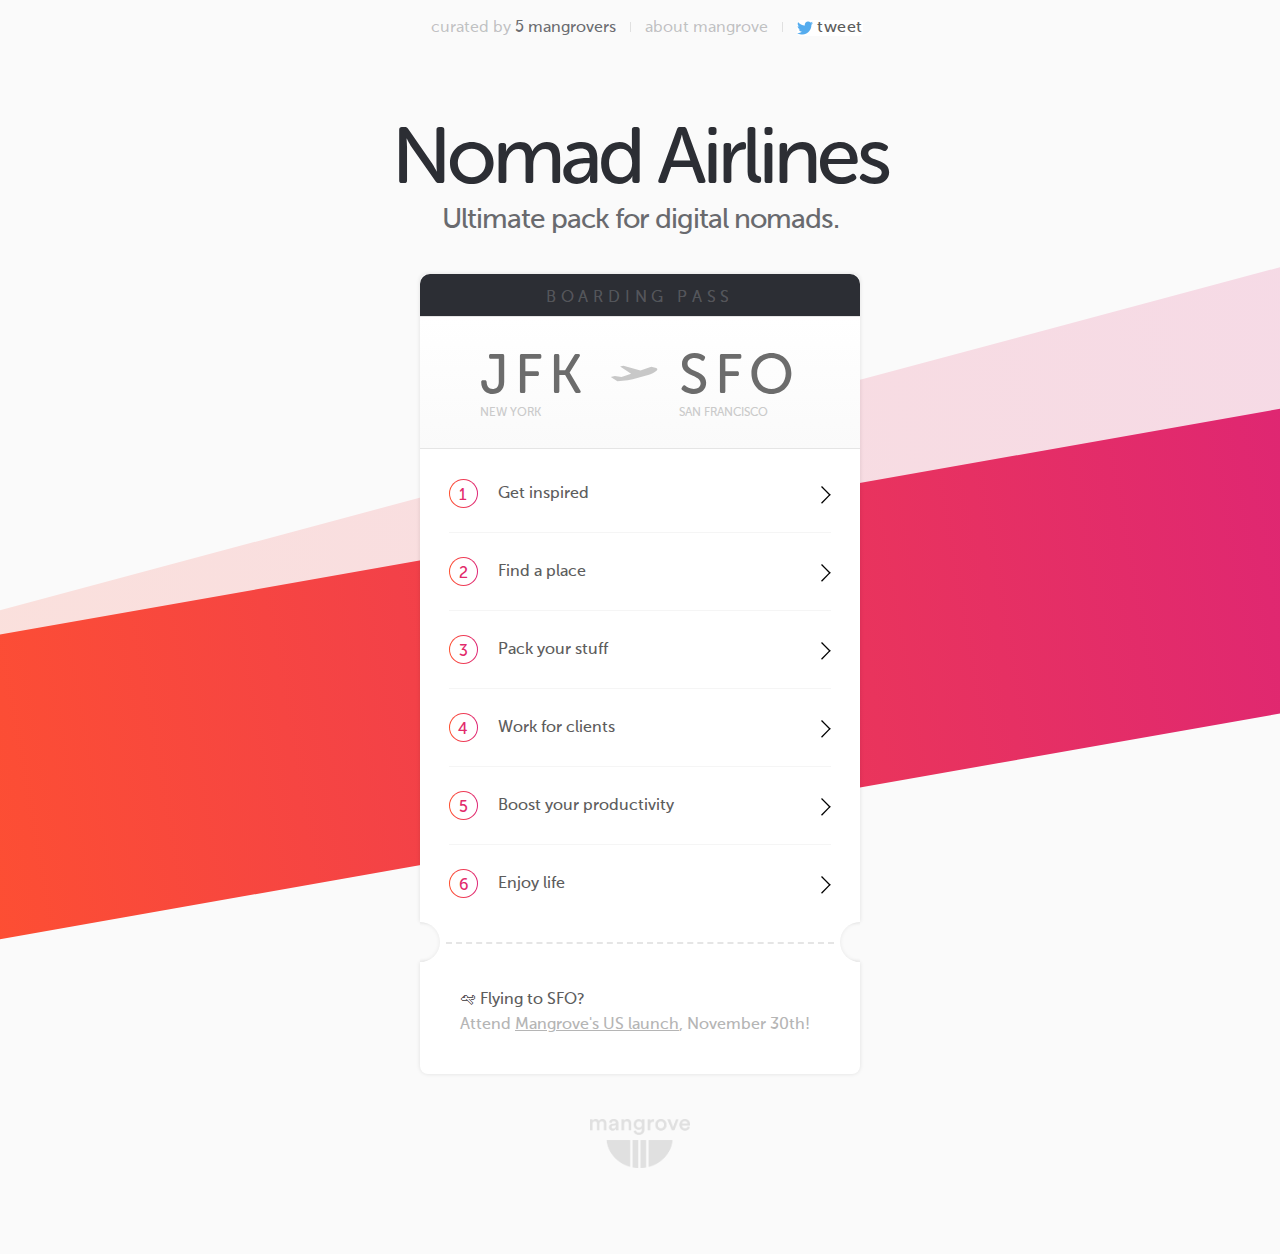
==== index.html @ 2ec19990 "design card ok" ====
<!DOCTYPE html>
<html lang="en">
<head>
  <link rel="icon" type="image/png" href="icon.png">
  <meta charset="utf-8">
  <meta http-equiv="X-UA-Compatible" content="IE=edge,chrome=1">
  <title>Nomad Airlines</title>
  <meta name="viewport" content="width=device-width">
  <link rel="stylesheet" href="index.css">
  <link rel="stylesheet" href="popover.css">
  <meta property="og:title" content="Nomad Airlines">
  <meta property="og:description" content="Ultimate pack for digital nomads">
  <meta property="og:image" content="http://nomadairlines.com/assets/nomadairlines-screenshot.jpg">
  <meta property="og:url" content="http://nomadairlines.com">
</head>
<body>
  <section id="main">
    <nav>
    <span id="js-curators-toggle" >
      <a href="#">
        curated by <span>5 mangrovers</span>
        </a>
      <ul class='popover' id="curators" style="display: none;">
        <li>
          <a href="http://twitter.com/mxbraud" target='_blank'>
            <img src='https://twitter.com/mxbraud/profile_image??size=original' />
            <span>@mxbraud</span>
          </a>
        </li>
        <li>
          <a href="http://twitter.com/adrienjoly" target='_blank'>
            <img src='https://twitter.com/adrienjoly/profile_image?size=original' />
            <span>@adrienjoly</span>
          </a>
        </li>
        <li>
          <a href="http://twitter.com/olivierthms" target='_blank'>
            <img src='https://twitter.com/olivierthms/profile_image?size=original' />
            <span>@olivierthms</span>
          </a>
        </li>
        <li>
          <a href="http://twitter.com/whenyouzhang" target='_blank'>
            <img src='https://twitter.com/whenyouzhang/profile_image?size=original' />
            <span>@whenyou</span>
          </a>
        </li>
        <li>
          <a href="http://twitter.com/tchret" target='_blank'>
            <img src='https://twitter.com/tchret/profile_image?size=original' />
            <span>@tchret</span>
          </a>
        </li>
      </ul>
      </span>
      <div><hr /></div>
      <a id='aboutmg' href="http://meetmangrove.com" target='_blank'>about mangrove</a>
      <div><hr /></div>
      <div id="social">
        <a id="btn-tweet" target="_blank" href="https://twitter.com/intent/tweet?text=Wow!+I+just+found+the+ultimate+pack+for+%23digitalnomads!+Fasten+your+seatbelts%3A+www.nomadairlines.com+-+Operated+by+%40meetmangrove+✈️&oq=Wow!+I+just+found+the+ultimate+pack+for+%23digitalnomads!+Fasten+your+seatbelts%3A+nomadairlines.com+-+Operated+by+%40meetmangrove+✈️">tweet</a>
        <a id="btn-vote" target="_blank" href="https://www.google.com/search?q=Nomad+Airlines+producthunt" style="display: none;">vote</a>
      </div>
    </nav>
    <header>
      <h1 class='header-title'>Nomad Airlines</h1>
      <h2 class='header-tagline'>Ultimate pack for digital nomads.</h2>
    </header>
    <div class='card-wrapper'>
      <div class="home-article-wrapper">
        <article id="home">
          <div class="card card-top">
            <h3 class='title-home'>Boarding pass</h3>
            <div class="Line first-line"></div>

            <div class="flight">
              <div class="third">
                <p class="airport">JFK</p>
                <p class="city">NEW YORK</p>
              </div>
              <div class="third">
                <p class="plane"></p>
              </div>
              <div class="third">
                <p class="airport">SFO</p>
                <p class="city">SAN FRANCISCO</p>
              </div>
            </div>
            <div class="Line last-line"></div>

            <div class="menu">
              <ol>
                <a href="get-inspired/">
                  <li ><span><i>1</i></span>Get inspired</li>
                </a>
                <a href="find-a-place/">
                  <li><span><i>2</i></span>Find a place</li>
                </a>
                <a href="pack-your-stuff/">
                  <li><span><i>3</i></span>Pack your stuff</li>
                </a>
                <a href="work-for-clients/">
                  <li><span><i>4</i></span>Work for clients</li>
                </a>
                <a href="boost-your-productivity/">
                  <li><span><i>5</i></span>Boost your productivity</li>
                </a>
                <a href="enjoy-life/">
                  <li><span><i>6</i></span>Enjoy life</li>
                </a>
              </ol>
            </div>
          </div>
          <div class="main-article-separator">
            <div class="separator-left"></div>
            <div class="separator-right"></div>
            <div class="separator-line"></div>
          </div>
          <div class="card card-bottom announcement">
            <p class="announcement-title">🛩 Flying to SFO?</p>
            <p class="announcement-text">Attend <a href="https://www.eventbrite.com/e/the-end-of-work-as-we-know-it-mangrove-launch-event-tickets-29393256020">Mangrove's US launch</a>, November 30th!</p>
          </div>

        </article>
      </div>
    </div>

    <footer>
      <a class="logo" href="http://meetmangrove.com/" title="Mangrove"></a>
    </footer>
  </section>
  <script src="common.js"></script>
  <script src="index.js"></script>
  <script src="https://ajax.googleapis.com/ajax/libs/jquery/3.1.1/jquery.min.js"></script>
  <script src="navigation.js"></script>

</body>
</html>
---- index.css ----
html,
body,
div,
span,
applet,
object,
iframe,
h1,
h2,
h3,
h4,
h5,
h6,
p,
blockquote,
pre,
a,
abbr,
acronym,
address,
big,
cite,
code,
del,
dfn,
em,
img,
ins,
kbd,
q,
s,
samp,
small,
strike,
strong,
sub,
sup,
tt,
var,
dl,
dt,
dd,
ol,
ul,
li,
fieldset,
form,
label,
legend,
table,
caption,
tbody,
tfoot,
thead,
tr,
th,
td {
  margin: 0;
  padding: 0;
  border: 0;
  outline: 0;
  font-weight: inherit;
  font-style: inherit;
  font-family: inherit;
  font-size: 100%;
  vertical-align: baseline;
}
body {
  line-height: 1;
  color: #2C2E34;
  background: #fff;
  margin: 0;
  width: 100%;
  zoom: 1;
  font-size: 18px;
  font-family: MuseoSans;
}
ol,
ul {
  list-style: none;
}
table {
  border-collapse: separate;
  border-spacing: 0;
  vertical-align: middle;
}
caption,
th,
td {
  text-align: left;
  font-weight: normal;
  vertical-align: middle;
}
a img {
  border: none;
}

body * {
  -webkit-box-sizing: border-box;
  -moz-box-sizing: border-box;
  box-sizing: border-box;
}
body:before,
body:after {
  content: "";
  display: table;
}
body:after {
  clear: both;
}
/* end of css reset */

@font-face {
    font-family: MuseoSans;
    src: url(fonts/museo-sans-500.woff);
}

@font-face {
    font-family: MuseoSansRounded;
    src: url(fonts/MuseoSansRounded-500.otf);
}

/* common elements */

body {
  position: absolute;
  width: 100%;
  height: 100%;
  zoom: 2;
  -moz-transform: scale(2);
  -moz-transform-origin: 0 0;
}

section {
  background: #FAFAFA;
}

/* header and footer */

header {
  padding: 30px 0;
  padding-bottom: 10px;
}

.header-title {
  font-family: MuseoSansRounded;
  font-size: 40px;
  font-weight: 500;
  font-style: normal;
  font-stretch: normal;
  letter-spacing: -2px;
  text-align: center;
}

.header-tagline {
  text-align: center;
  font-size: 14px;
  letter-spacing: -0.5px;
  text-align: center;
  opacity: .7;
  margin-top: 5px;
}

footer {
  height: 80px;
}

.logo {
  display: block;
  width: 50px;
  opacity: .1;
  height: 50px;
  background-image: url(assets/mangrove_logo.png);
  background-repeat: no-repeat;
  background-size: contain;
  background-position: 50% 50%;
  transition: opacity .15s linear;
}

.logo:hover {
  opacity: .13;
}

/* page navigation header */

nav {
  font-size: 8px;
  display: table;
}

nav hr {
  margin: 0;
  border: 0;
  width: 0.5px;
  height: 5px;
  background: black;
  opacity: .1;
}

nav > * {
  display: table-cell;
}

nav > a, nav > span > a {
  padding: 10px 7px;
  color: rgba(44, 46, 52, 0.28);
  cursor: pointer;
  text-decoration: none;
}

nav > a:hover {
  color: rgba(44, 46, 52, 0.4);
}

nav span {
  color: rgba(44, 46, 52, .7);
}

#social {
  padding-left: 7px;
}

#social > * {
  font-family: MuseoSans;
  font-size: 8px;
  font-weight: 500;
  font-style: normal;
  font-stretch: normal;
  letter-spacing: 0.3px;
  color: #5d5d5d;
  background-size: 8px;
  background-repeat: no-repeat;
  background-position: left center;
  padding-left: 10px;
  border-radius: 2px;
  background-color: #ffffff;
  text-decoration: none;
}

#btn-tweet {
  background-image: url(assets/icon-twitter.png);
}

#btn-vote {
  background-image: url(assets/icon-producthunt.png);
}

/* page background */

.card-wrapper {
  width: 100%;
  position: relative;
  overflow: hidden;

  /* avoid to cut shadows 🌝 */
  padding: 10px 0;
}

.card-wrapper:after, .card-wrapper:before {
  z-index: 0;
  height: 50px;
  width: 120%;
  position: absolute;
  content: '';
  background-image: linear-gradient(-270deg, #FF512F 0%, #DD2476 100%);
  top: 0;
  height: 150px;
  bottom: 0;
  margin: auto;
  transform: rotate(-10deg);
  left: -10%;
}

.card-wrapper:before {
  opacity: .15;
  transform: rotate(-15deg);
  top: -80px;
}

/* main content structure */

#main {
  width: 100%;
  min-height: 100%;
  display: flex;
  flex-direction: column;
  align-items: center;
  justify-content: center;
}

article {
  position: relative;
  flex: 0;
}

.card {
  position: relative;
  z-index: 1;
  margin: auto;
  width: 100%;
  max-width: 220px;
  border-radius: 4px;
  background-color: #ffffff;
  box-shadow: 0 0 2px 0 rgba(0, 0, 0, 0.11);
}

h3 {
  padding-top: 20px;
  font-family: MuseoSans;
  font-size: 12px;
  font-weight: 500;
  font-style: normal;
  font-stretch: normal;
  letter-spacing: 2.4px;
  color: #20d8d1;
  text-align: center;
  text-transform: uppercase;
}

h3.title-home {
  padding-top: 8px;
  padding-bottom: 5px;
  background: #2c2e34;
  font-size: 8px;
  color: rgba(255, 255, 255, 0.21);
  border-radius: 5px 5px 0 0;
  opacity: 1;
}

.Line {
  width: 100%;
  border-top: solid 0.5px #e5e5e5;
  margin: 16px 0;
}

.Line.first-line {
  margin-top: 0;
  margin: 0;
}

.Line.last-line {
  margin-bottom: 5px;
  margin: 0;
}

/* home: structure for adding holes in article card */

.home-article-wrapper {
  position: relative;
  background: none;
}

.home-article-wrapper > article {
  padding: -20px;
  background: none;
}

.home-article-wrapper > article > *{
  background: white;
}

.card-top {
  border-bottom: 0 none;
  border-radius: 4px 4px 0px 0px;
}

.card-bottom {
  border-top: 0 none;
  border-radius: 0px 0px 4px 4px;
}

.main-article-separator {
  position: relative;
  top: 0px;
  overflow: hidden;
  margin: 0 auto;
  width: 220px;
  height: 20px;
  background: transparent !important;
  z-index: 2;
}

.separator-left,
.separator-right {
  box-shadow: 0 0 0 120px white, 0px 0 2px 0px rgba(0, 0, 0, 0.08) inset;
  height: 20px;
  width: 20px;
  border-radius: 10px;
  top: 0px;
  position: absolute;
  background: transparent;
}

.separator-left {
  left: -10px;
}

.separator-right {
  right: -10px;
}

.separator-line {
  position: relative;
  width: 88%;
  margin: 0 auto;
  top: 10px;
  border-top: 1px dashed #e5e5e5;
}

/* home: flight section */

.flight {
  display: flex;
  flex-direction: row;
  text-align: left;
  align-items: center;
  background: linear-gradient(white, #FAFAFA);
  padding: 15px 30px;
}

.third {
  flex: 1 100%;
}

.third > * {
  width: 100%;
  margin: 0 auto;
}

.airport {
  font-family: MuseoSansRounded;
  font-size: 27.5px;
  font-weight: 500;
  font-style: normal;
  font-stretch: normal;
  letter-spacing: 3px;
  color: #6c6c6c;
}

.plane {
  background-image: url(assets/plane.svg);
  background-repeat: no-repeat;
  background-size: contain;
  background-position: 50% 20%;
  width: 24px;
  height: 24px;
}

.city {
  font-family: MuseoSansRounded;
  font-size: 6px;
  font-weight: 500;
  font-style: normal;
  font-stretch: normal;
  color: #cacaca;
  margin-top: 2px;
}

/* home: announcement */

.announcement {
  padding: 20px;
  padding-top: 15px;
}

.announcement-title {
  font-family: MuseoSans;
  font-size: 8px;
  font-weight: 500;
  font-style: normal;
  font-stretch: normal;
  color: #5d5d5d;
  margin-bottom: 5px;
}

.announcement-text {
  font-family: MuseoSans;
  font-size: 7.8px;
  font-weight: 500;
  font-style: normal;
  font-stretch: normal;
  color: #b5b5b5;
}

.announcement a {
  color: inherit;
}

/* home: menu */

.menu {
  margin: 0 auto;
  width: 87%;
}

.Checklist-before-dep {
  font-family: MuseoSans;
  font-size: 9px;
  font-weight: 500;
  font-style: normal;
  font-stretch: normal;
  color: #20d9d2;
  text-align: center;
  line-height: 20px;
  margin-bottom: 10px;
}

ol {
  counter-reset: my-badass-counter;
  margin-top: 3px;
}

ol li span {
  display: inline-block;
  font-family: MuseoSansRounded;
  font-size: 10px;
  font-weight: 500;
  font-style: normal;
  font-stretch: normal;
  color: #34dccf;
  background: linear-gradient(-270deg, #FF512F 0%, #DD2476 100%);
  width: 14.5px;
  height: 14.5px;
  border-radius: 14.5px;
  text-align: center;
  line-height: 15.5px;
  letter-spacing: 0;
  margin-right: 10px;
  position: relative;
  vertical-align: middle;
}

i {
  font-style: normal !important;

}

ol li span i {
  position: absolute;
  left: 0;
  right: 0;
  top: 0;
  bottom: 0;
  background: white;
  color: #e22b6b;
  font-size: 8px;
  border-radius: 50%;
  margin: 0.5px;
  line-height: 15px;
}

ol li.visited {
  color: #bbbbbb;
}

ol li.visited:hover {
  color: #5d5d5d;
}

ol li.visited span {
  background: #e4e4e4 !important;
}

ol li.visited span i {
  color: #bbbbbb;
}

ol a {
  text-decoration: none;
}

ol li {
  width: 100%;
  padding: 12px 0;
  font-family: MuseoSans;
  font-size: 8px;
  font-weight: 500;
  font-style: normal;
  font-stretch: normal;
  color: #5d5d5d;
  border-bottom: solid 0.5px #f5f5f5;
  background-image: url('assets/right.svg');
  background-repeat: no-repeat;
  background-position: right 15px;
  background-size: 5px;
}

ol li:hover {
  background-image: url('assets/right_darken.svg');
}

ol > *:last-child li {
  border: 0 none;
}

/* secondary pages */

.lnk-back {
  display: block;
  position: absolute;
  top: 20px;
  left: 24px;
  width: 10px;
  height: 10px;
  background-image: url(assets/right.svg);
  background-size: contain;
  background-position: 50% 50%;
  background-repeat: no-repeat;
  -webkit-transform: rotate(180deg);
  -moz-transform: rotate(180deg);
  -ms-transform: rotate(180deg);
  -o-transform: rotate(180deg);
  transform: rotate(180deg);
}

ul {
  padding-bottom: 20px;
}

ul > li {
  position: relative;
  margin-top: 20px;
  padding-left: 30px;
}

ul > li a {
  text-decoration: none;
}

ul > li a:hover {
  text-decoration: underline;
  color: inherit;
}

ul > li a.menu-item-tweep:hover {
  text-decoration: none;
}

.menu-item-img {
  position: absolute;
  top: 0;
  left: 0;
  width: 20px;
  height: 20px;
  background-position: 50% 50%;
  background-size: cover;
  background-repeat: no-repeat;
  border-radius: 10px;
}

.menu-item-title {
  font-family: MuseoSans;
  font-size: 8px;
  font-weight: 500;
  font-style: normal;
  font-stretch: normal;
  color: #5d5d5d;
  margin-bottom: 4.5px;
}

.menu-item-desc {
  font-family: ElectraLTStd, 'Times New Roman', Times, serif;
  font-size: 8px;
  font-weight: normal;
  font-style: normal;
  font-stretch: normal;
  color: #6c6c6c;
}

.menu-item-tweep {
  display: block;
  text-align: right;
  font-family: MuseoSans;
  font-size: 6px;
  font-weight: 500;
  font-style: normal;
  font-stretch: normal;
  color: #bfbfbf;
  margin-top: 2.5px;
}

@media (max-width: 900px) {
  header {
    zoom: 0.7;
    -moz-transform: scale(0.5);
    -moz-transform-origin: 0 0;
  }
}
---- popover.css ----
.popover {
  background: white;
  position: absolute;
  user-select: none;
  left: 0;
  right: 0;
  background: white;
  max-width: 200px;
  text-align: center;
  margin: auto;
  box-shadow: rgba(72,72,72,0.29804) 0px 6px 20px,rgba(84,70,35,0.13725) 0px 1px 3px,rgba(0,0,0,0.07843) 0px 0px 1px;
  border-radius: 5px;
  z-index: 999;
  transform: translateX(-56px) translateY(10px);
  padding: 0;
  text-align: center:;
}

.popover:before {
  content: '';
  position: absolute;
  top: 6px;
  left: 0;
  right: 0;
  width: 50px;
  clip: rect(-17px, 6px, 6px, -25px);
  box-shadow: rgba(72,72,72,0) 0px 6px 20px,rgba(84,70,35,0.13725) 0px 1px 3px,rgba(0,0,0,0.07843) 0px 0px 1px;
  height: 50px;
  background: white;
  margin: auto;
  -webkit-transform: rotate(45deg);
  transform: rotate(45deg);
}

.popover li {
  position: relative;
  display: inline-block;
  margin: 0;
  padding: 15px 5px;
  width: 32%;
  text-align: center;
}

.popover li:nth-last-child(-n+2) {
  padding-top: 0;
}

.popover li img {
  width: 30px;
  height: 30px;
  background-color: #FAFAFA;
  border-radius: 50%;
  margin-bottom: 3px;
}

.popover li a {
  font-weight: 300;
}

.popover li a span {
  color: rgba(0, 0, 0, .4 );
  width: 100%;
  text-align: center;
  display: inline-block;
}

.popover li a:hover {
  text-decoration: none;
}

.popover li a:hover span {
  color: rgba(0, 0, 0, .8);
}

@media (max-width: 600px) {
  .popover {
    max-width: 90%;
    width: 100%;
    transform: translateX(0) translateY(10px);
    display: block !important;
    position: relative;
    background: none;
    box-shadow: none;
  }

  .popover:before {
    content: none;
  }

  .popover li {
    padding: 0 5px;
    width: 10%;
  }

  .popover li img {
    width: 15px;
    height: 15px;
    background-color: #FAFAFA;
    border-radius: 50%;
    margin-bottom: 0;

  }

  .popover li a span {
    display: none;
  }

  #aboutmg, #social {
    display: none
  }

  nav {
    text-align: center;
    padding-top: 10px;
    width: 100%;
  }

  nav hr {
    display: none;
  }
}
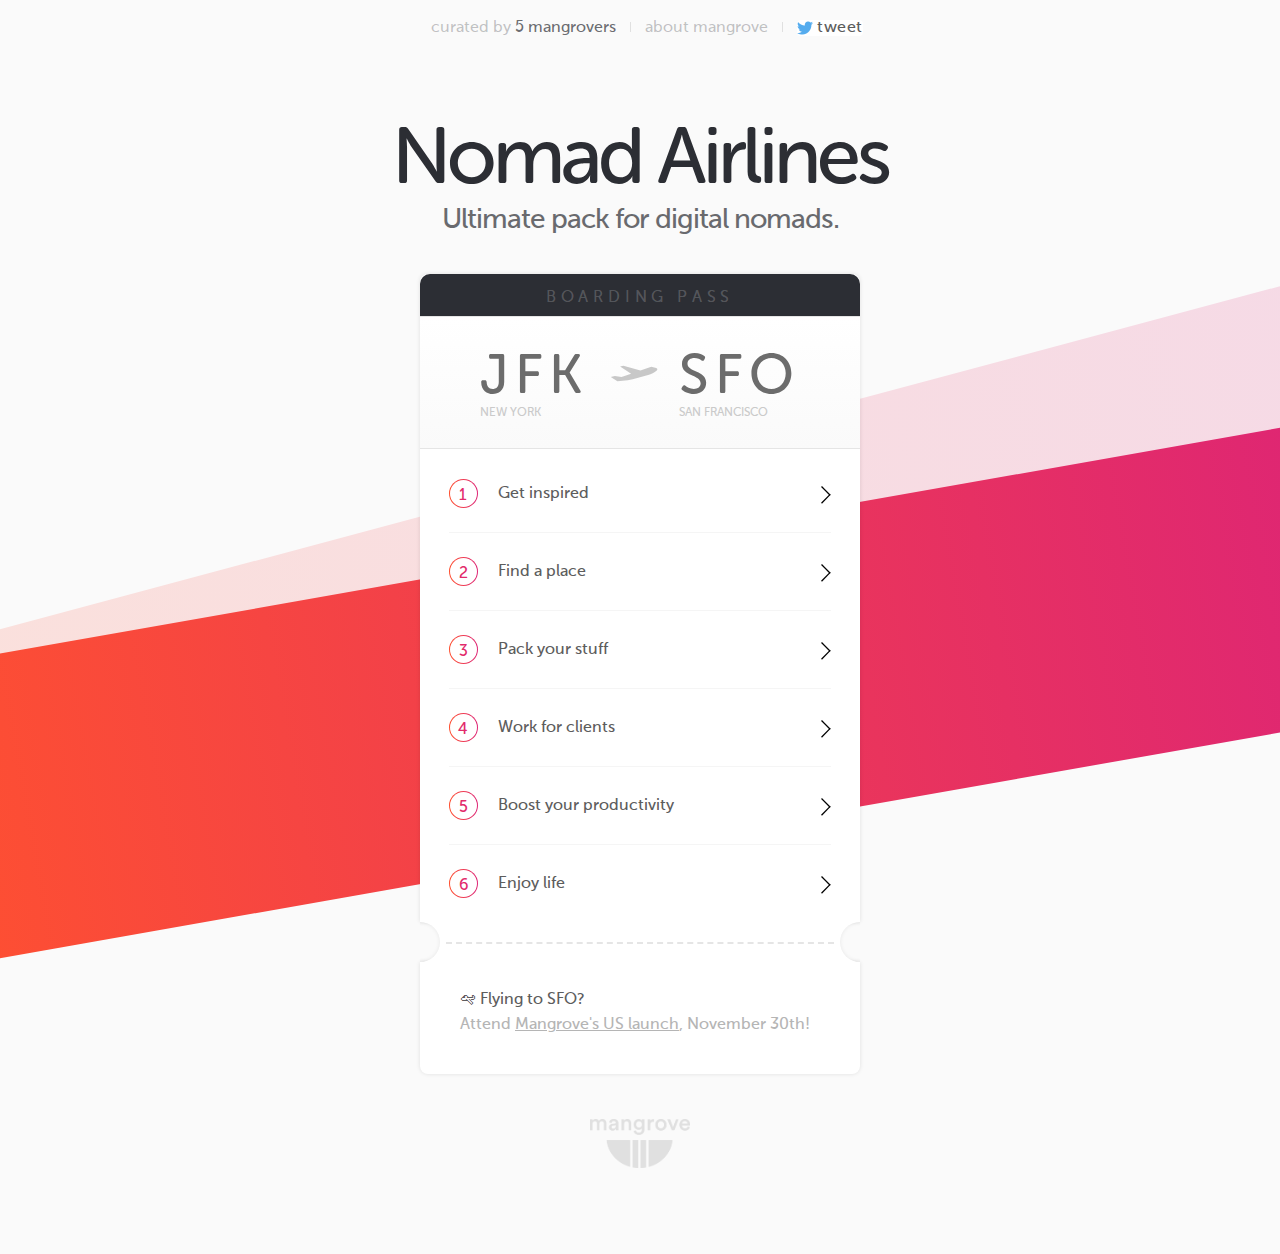
==== commit ebe51d5a: "navigation first draft" ====
--- a/index.html
+++ b/index.html
@@ -66,6 +66,8 @@
       <h2 class='header-tagline'>Ultimate pack for digital nomads.</h2>
     </header>
     <div class='card-wrapper'>
+      <div class='card-wrapper-background'>
+      </div>
       <div class="home-article-wrapper">
         <article id="home">
           <div class="card card-top">
@@ -89,22 +91,22 @@
 
             <div class="menu">
               <ol>
-                <a href="get-inspired/">
+                <a href="get-inspired/" id="get-inspired">
                   <li ><span><i>1</i></span>Get inspired</li>
                 </a>
-                <a href="find-a-place/">
+                <a href="find-a-place/" id="find-a-place">
                   <li><span><i>2</i></span>Find a place</li>
                 </a>
-                <a href="pack-your-stuff/">
+                <a href="pack-your-stuff/" id="pack-your-stuff">
                   <li><span><i>3</i></span>Pack your stuff</li>
                 </a>
-                <a href="work-for-clients/">
+                <a href="work-for-clients/" id="work-for-clients">
                   <li><span><i>4</i></span>Work for clients</li>
                 </a>
-                <a href="boost-your-productivity/">
+                <a href="boost-your-productivity/" id="boost-your-productivity">
                   <li><span><i>5</i></span>Boost your productivity</li>
                 </a>
-                <a href="enjoy-life/">
+                <a href="enjoy-life/" id="enjoy-life">
                   <li><span><i>6</i></span>Enjoy life</li>
                 </a>
               </ol>
--- a/index.css
+++ b/index.css
@@ -256,7 +256,15 @@
   padding: 10px 0;
 }
 
-.card-wrapper:after, .card-wrapper:before {
+.card-wrapper-background {
+  position: absolute;
+  left: 0;
+  right: 0;
+  height: 100%;
+  max-height: 419px;
+}
+
+.card-wrapper-background:after, .card-wrapper-background:before {
   z-index: 0;
   height: 50px;
   width: 120%;
@@ -271,7 +279,7 @@
   left: -10%;
 }
 
-.card-wrapper:before {
+.card-wrapper-background:before {
   opacity: .15;
   transform: rotate(-15deg);
   top: -80px;
@@ -627,6 +635,11 @@
   text-decoration: none;
 }
 
+ol a.is-open li {
+  background-image: url(assets/down.svg);
+  background-size: 10px;
+}
+
 ul > li a:hover {
   text-decoration: underline;
   color: inherit;
@@ -664,6 +677,8 @@
   font-weight: normal;
   font-style: normal;
   font-stretch: normal;
+  line-height: 1.3;
+      opacity: .7;
   color: #6c6c6c;
 }
 
@@ -686,3 +701,12 @@
     -moz-transform-origin: 0 0;
   }
 }
+
+.menu-item-content li {
+  background: none;
+  padding-top: 0;
+}
+
+.menu-item-content li:hover {
+  background: none;
+}
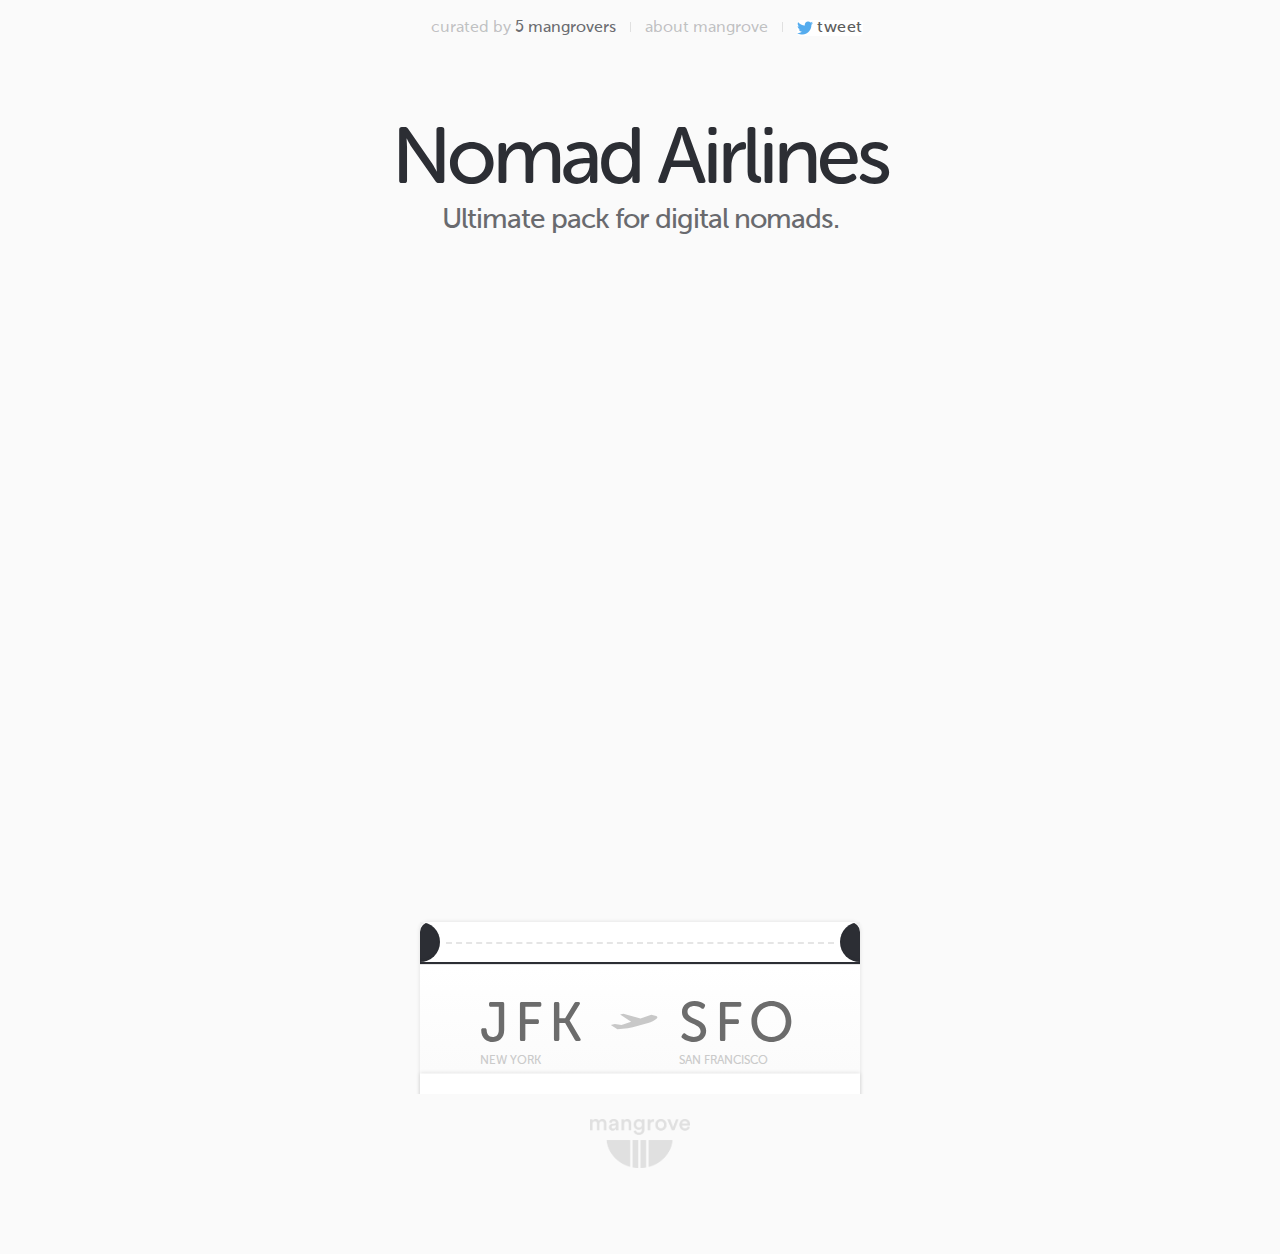
==== commit 69adc846: "animation first draft" ====
--- a/index.html
+++ b/index.html
@@ -66,7 +66,9 @@
       <h2 class='header-tagline'>Ultimate pack for digital nomads.</h2>
     </header>
     <div class='card-wrapper'>
-      <div class='card-wrapper-background'>
+      <div class='card-wrapper-background has-section'>
+        <div></div>
+        <div></div>
       </div>
       <div class="home-article-wrapper">
         <article id="home">
--- a/index.css
+++ b/index.css
@@ -264,7 +264,7 @@
   max-height: 419px;
 }
 
-.card-wrapper-background:after, .card-wrapper-background:before {
+.card-wrapper-background div {
   z-index: 0;
   height: 50px;
   width: 120%;
@@ -275,14 +275,33 @@
   height: 150px;
   bottom: 0;
   margin: auto;
-  transform: rotate(-10deg);
+  transform: rotate(0) translateY(100%);
   left: -10%;
-}
-
-.card-wrapper-background:before {
-  opacity: .15;
-  transform: rotate(-15deg);
+  display: block;
+  opacity: 0;
+  animation: enterBlock1 1s ease forwards;
+}
+
+.card-wrapper-background div:last-child {
+  opacity: 0;
   top: -80px;
+  transform: rotate(0) translateY(100%);
+  animation: enterBlock2 1s ease forwards;
+  animation-delay: .2s;
+}
+
+@keyframes enterBlock1 {
+  to {
+    opacity: 1;
+    transform: rotate(-10deg) translateY(0);
+  }
+}
+
+@keyframes enterBlock2 {
+  to {
+    opacity: .15;
+    transform: rotate(-15deg) translateY(0);
+  }
 }
 
 /* main content structure */
@@ -310,6 +329,14 @@
   border-radius: 4px;
   background-color: #ffffff;
   box-shadow: 0 0 2px 0 rgba(0, 0, 0, 0.11);
+  animation: enterCard 1s ease forwards;
+  transform: translateY(100%);
+}
+
+@keyframes enterCard {
+  to {
+    transform: translateY(0);
+  }
 }
 
 h3 {
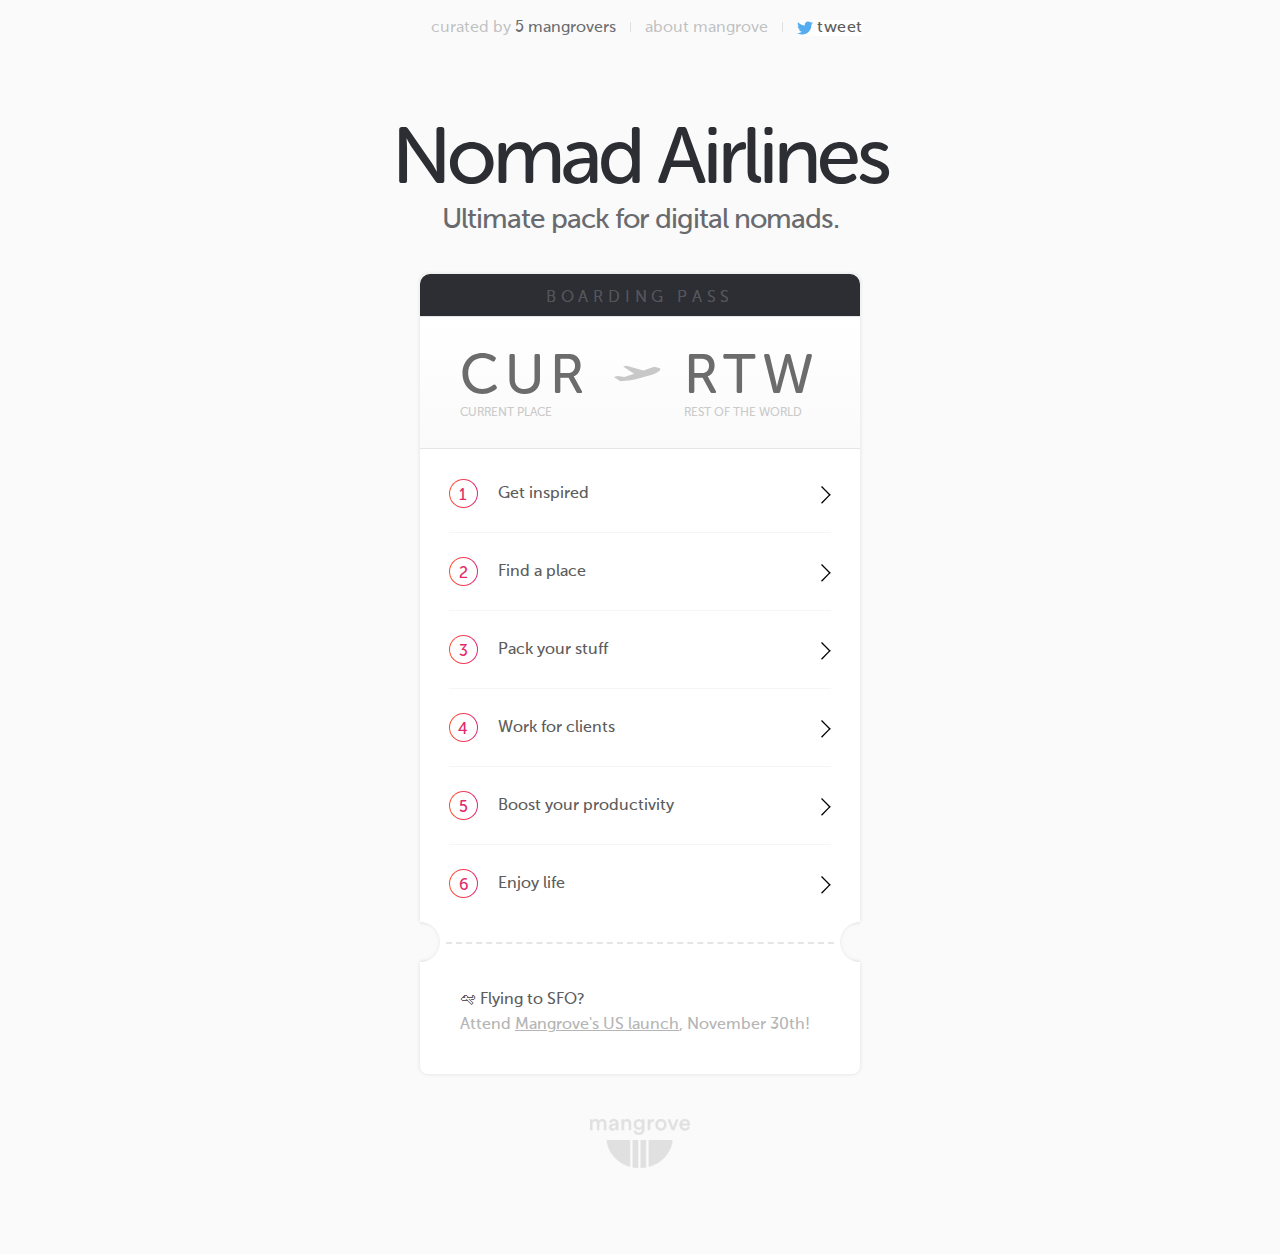
==== commit ebca79e1: "fix firefo" ====
--- a/index.html
+++ b/index.html
@@ -78,15 +78,15 @@
 
             <div class="flight">
               <div class="third">
-                <p class="airport">JFK</p>
-                <p class="city">NEW YORK</p>
+                <p class="airport">CUR</p>
+                <p class="city">Current Place</p>
               </div>
               <div class="third">
                 <p class="plane"></p>
               </div>
               <div class="third">
-                <p class="airport">SFO</p>
-                <p class="city">SAN FRANCISCO</p>
+                <p class="airport">RTW</p>
+                <p class="city">Rest of the World</p>
               </div>
             </div>
             <div class="Line last-line"></div>
--- a/index.css
+++ b/index.css
@@ -127,8 +127,6 @@
   width: 100%;
   height: 100%;
   zoom: 2;
-  -moz-transform: scale(2);
-  -moz-transform-origin: 0 0;
 }
 
 section {
@@ -275,17 +273,19 @@
   height: 150px;
   bottom: 0;
   margin: auto;
-  transform: rotate(0) translateY(100%);
+  transform: rotate(0) translateY(100%) ;
   left: -10%;
   display: block;
   opacity: 0;
   animation: enterBlock1 1s ease forwards;
+  animation-delay: .1s;
+
 }
 
 .card-wrapper-background div:last-child {
   opacity: 0;
   top: -80px;
-  transform: rotate(0) translateY(100%);
+  transform: rotate(0) translateY(100%) scale(.8);
   animation: enterBlock2 1s ease forwards;
   animation-delay: .2s;
 }
@@ -293,14 +293,14 @@
 @keyframes enterBlock1 {
   to {
     opacity: 1;
-    transform: rotate(-10deg) translateY(0);
+    transform: rotate(-10deg) translateY(0) ;
   }
 }
 
 @keyframes enterBlock2 {
   to {
     opacity: .15;
-    transform: rotate(-15deg) translateY(0);
+    transform: rotate(-15deg) translateY(0) scale(1);
   }
 }
 
@@ -329,15 +329,8 @@
   border-radius: 4px;
   background-color: #ffffff;
   box-shadow: 0 0 2px 0 rgba(0, 0, 0, 0.11);
-  animation: enterCard 1s ease forwards;
-  transform: translateY(100%);
-}
-
-@keyframes enterCard {
-  to {
-    transform: translateY(0);
-  }
-}
+}
+
 
 h3 {
   padding-top: 20px;
@@ -450,7 +443,7 @@
   text-align: left;
   align-items: center;
   background: linear-gradient(white, #FAFAFA);
-  padding: 15px 30px;
+  padding: 15px 20px;
 }
 
 .third {
@@ -488,6 +481,7 @@
   font-style: normal;
   font-stretch: normal;
   color: #cacaca;
+  text-transform: uppercase;
   margin-top: 2px;
 }
 
@@ -729,6 +723,11 @@
   }
 }
 
+.menu-item-content.is-loading {
+  background: #ffffff;
+  height: 500px;
+}
+
 .menu-item-content li {
   background: none;
   padding-top: 0;
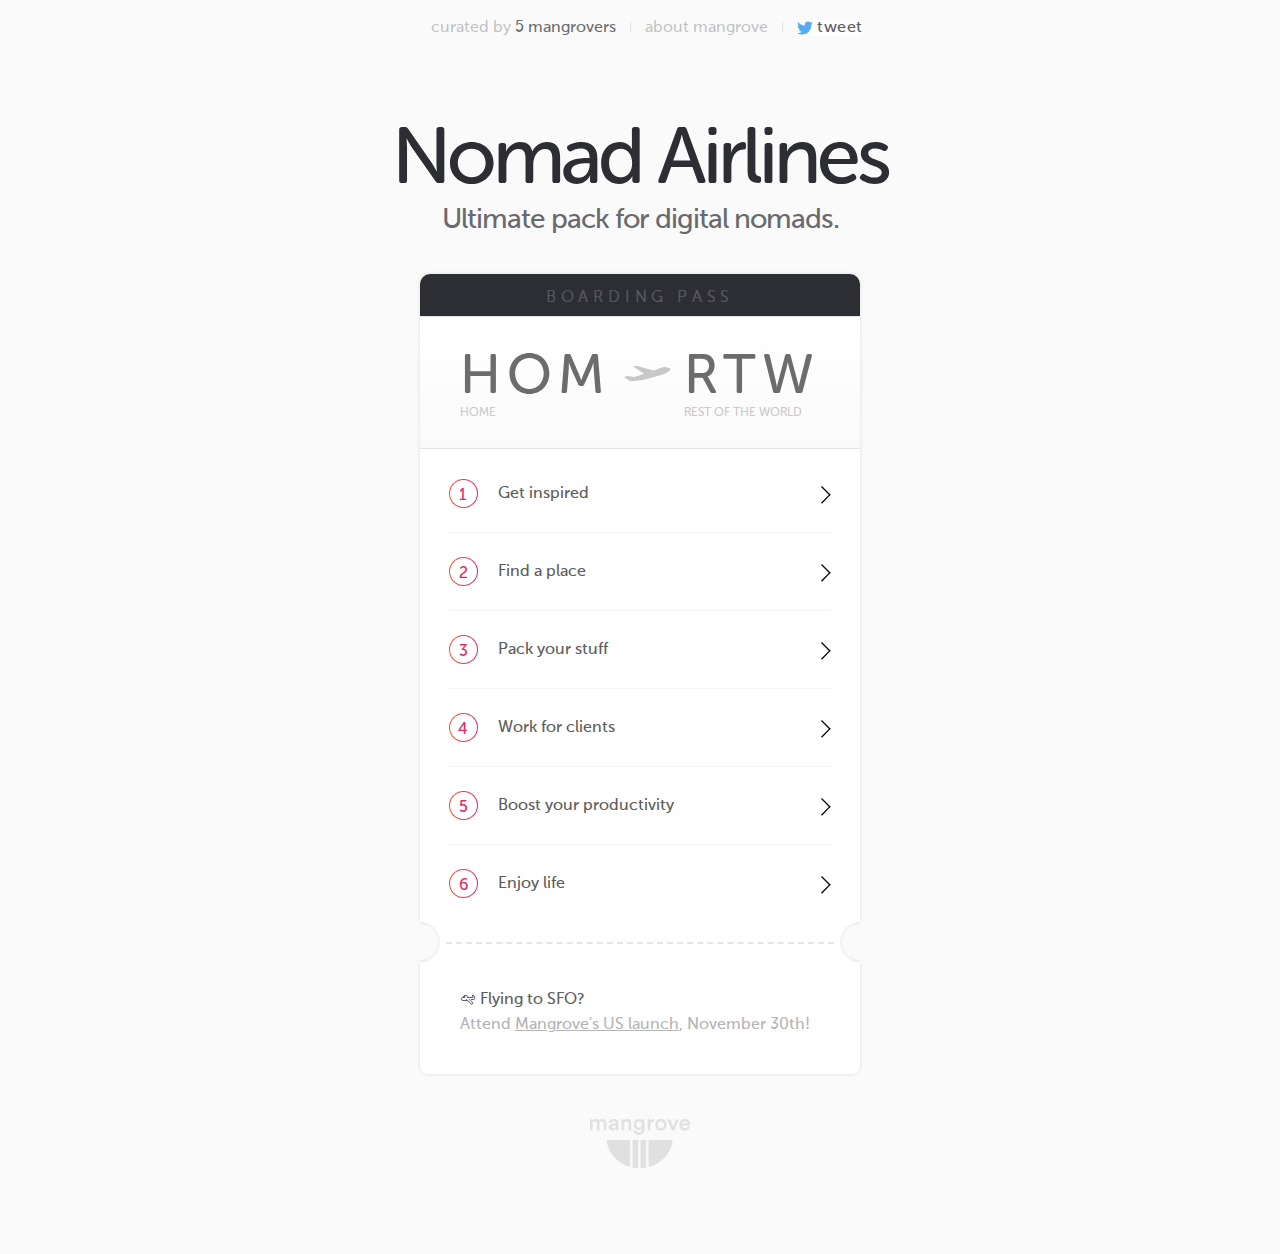
==== commit 2ca1838f: "change wording" ====
--- a/index.html
+++ b/index.html
@@ -78,8 +78,8 @@
 
             <div class="flight">
               <div class="third">
-                <p class="airport">CUR</p>
-                <p class="city">Current Place</p>
+                <p class="airport">HOM</p>
+                <p class="city">Home</p>
               </div>
               <div class="third">
                 <p class="plane"></p>
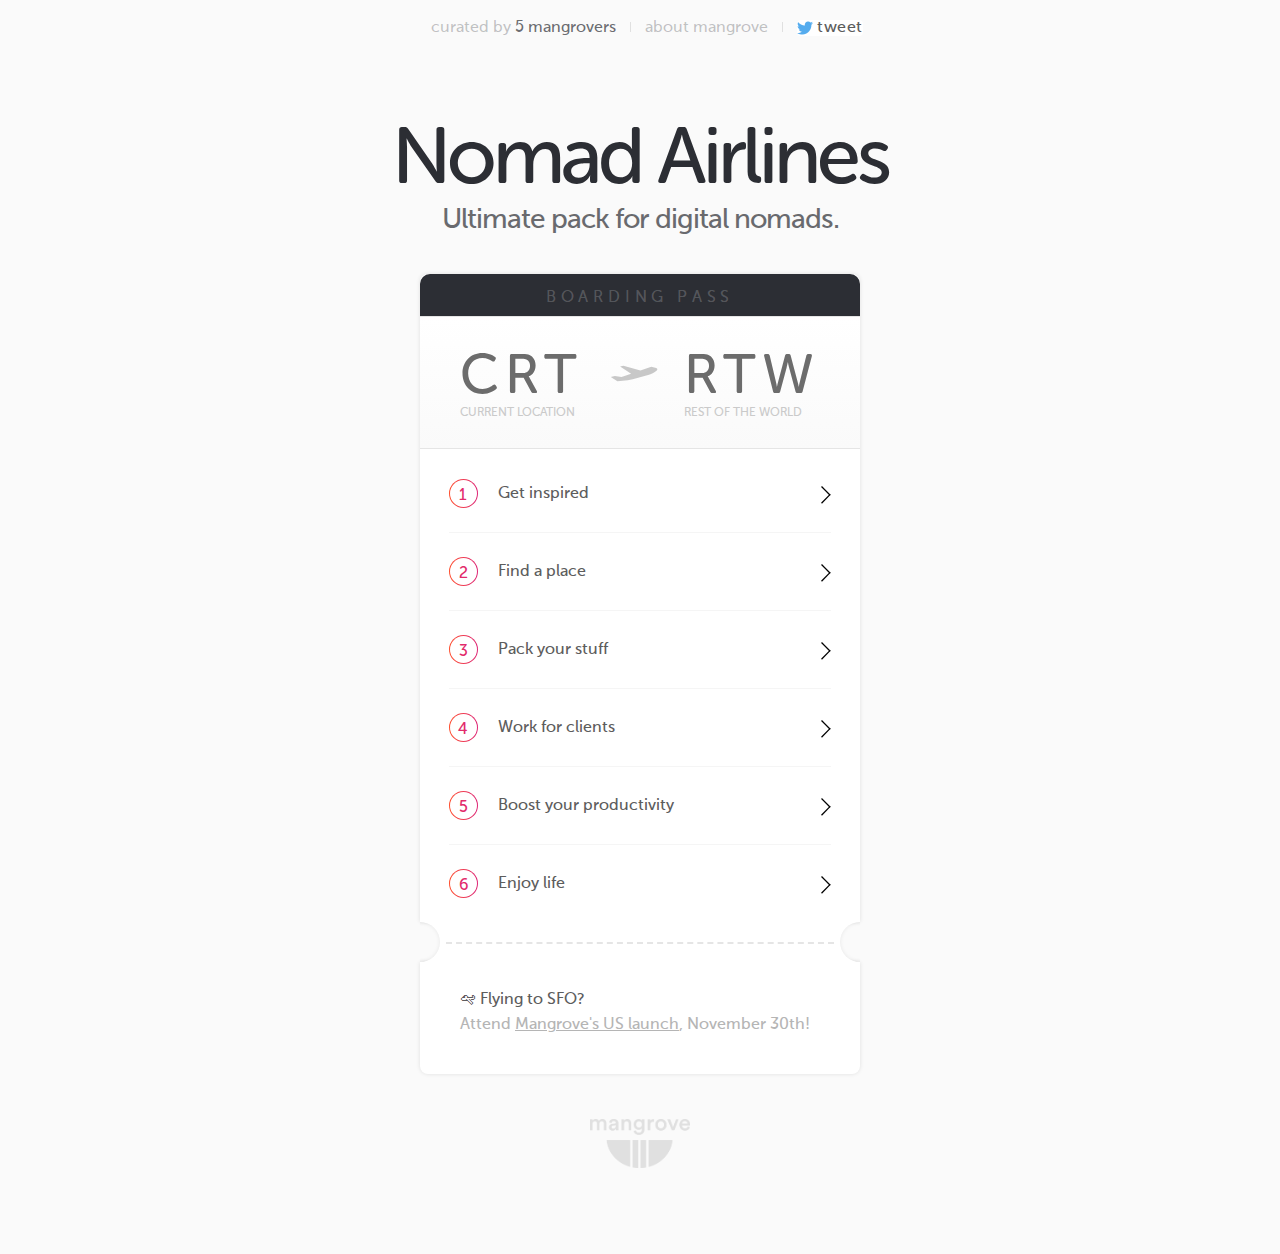
==== commit c00acae2: "fix" ====
--- a/index.html
+++ b/index.html
@@ -78,8 +78,8 @@
 
             <div class="flight">
               <div class="third">
-                <p class="airport">HOM</p>
-                <p class="city">Home</p>
+                <p class="airport">CRT</p>
+                <p class="city">Current location</p>
               </div>
               <div class="third">
                 <p class="plane"></p>
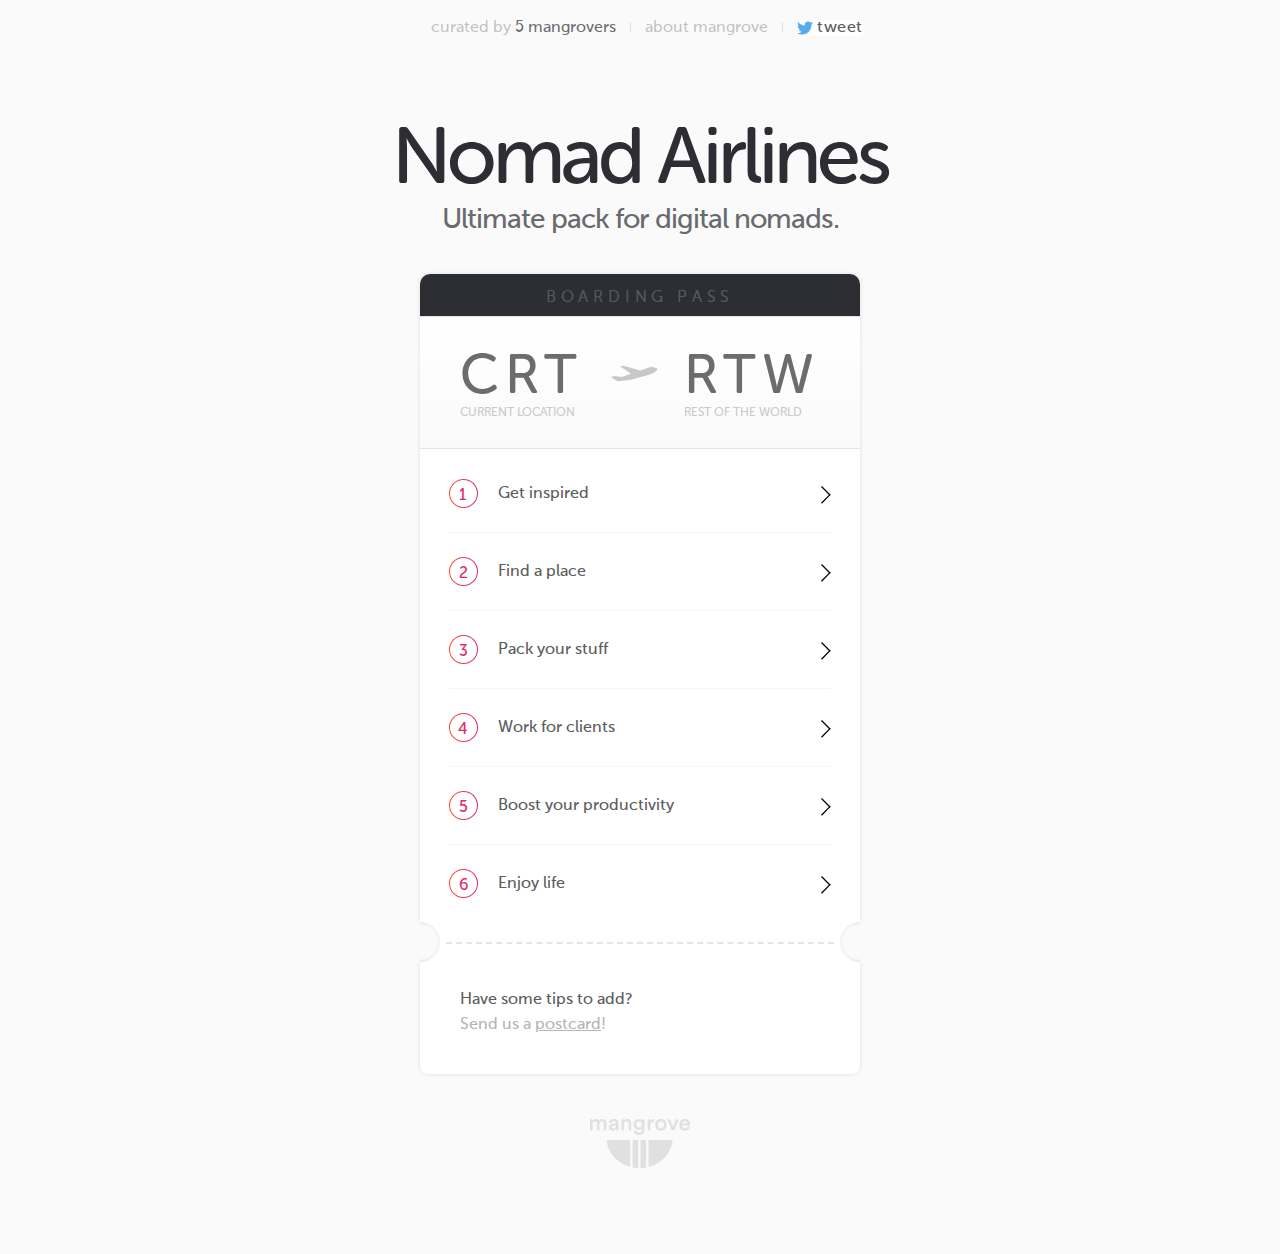
==== commit 12ebd781: "also added new footer to root index" ====
--- a/index.html
+++ b/index.html
@@ -120,8 +120,8 @@
             <div class="separator-line"></div>
           </div>
           <div class="card card-bottom announcement">
-            <p class="announcement-title">🛩 Flying to SFO?</p>
-            <p class="announcement-text">Attend <a href="https://www.eventbrite.com/e/the-end-of-work-as-we-know-it-mangrove-launch-event-tickets-29393256020">Mangrove's US launch</a>, November 30th!</p>
+            <p class="announcement-title">Have some tips to add?</p>
+            <p class="announcement-text">Send us a <a href="mailto:hello@mangrove.io?Subject=Nomad%20Airlines">postcard</a>!</p>
           </div>
 
         </article>
@@ -136,6 +136,13 @@
   <script src="index.js"></script>
   <script src="https://ajax.googleapis.com/ajax/libs/jquery/3.1.1/jquery.min.js"></script>
   <script src="navigation.js"></script>
-
+  <script>
+  (function(i,s,o,g,r,a,m){i['GoogleAnalyticsObject']=r;i[r]=i[r]||function(){
+  (i[r].q=i[r].q||[]).push(arguments)},i[r].l=1*new Date();a=s.createElement(o),
+  m=s.getElementsByTagName(o)[0];a.async=1;a.src=g;m.parentNode.insertBefore(a,m)
+  })(window,document,'script','https://www.google-analytics.com/analytics.js','ga');
+  ga('create', 'UA-87746477-1', 'auto');
+  ga('send', 'pageview');
+  </script>
 </body>
 </html>
--- a/index.css
+++ b/index.css
@@ -126,7 +126,6 @@
   position: absolute;
   width: 100%;
   height: 100%;
-  zoom: 2;
 }
 
 section {
@@ -136,38 +135,38 @@
 /* header and footer */
 
 header {
-  padding: 30px 0;
-  padding-bottom: 10px;
+  padding: 60px 0;
+  padding-bottom: 20px;
 }
 
 .header-title {
   font-family: MuseoSansRounded;
-  font-size: 40px;
-  font-weight: 500;
-  font-style: normal;
-  font-stretch: normal;
-  letter-spacing: -2px;
+  font-size: 80px;
+  font-weight: 500;
+  font-style: normal;
+  font-stretch: normal;
+  letter-spacing: -4px;
   text-align: center;
 }
 
 .header-tagline {
   text-align: center;
-  font-size: 14px;
-  letter-spacing: -0.5px;
+  font-size: 28px;
+  letter-spacing: -1px;
   text-align: center;
   opacity: .7;
-  margin-top: 5px;
+  margin-top: 10px;
 }
 
 footer {
-  height: 80px;
+  height: 160px;
 }
 
 .logo {
   display: block;
-  width: 50px;
+  width: 100px;
   opacity: .1;
-  height: 50px;
+  height: 100px;
   background-image: url(assets/mangrove_logo.png);
   background-repeat: no-repeat;
   background-size: contain;
@@ -182,15 +181,15 @@
 /* page navigation header */
 
 nav {
-  font-size: 8px;
+  font-size: 16px;
   display: table;
 }
 
 nav hr {
   margin: 0;
   border: 0;
-  width: 0.5px;
-  height: 5px;
+  width: 1px;
+  height: 10px;
   background: black;
   opacity: .1;
 }
@@ -200,7 +199,7 @@
 }
 
 nav > a, nav > span > a {
-  padding: 10px 7px;
+  padding: 20px 14px;
   color: rgba(44, 46, 52, 0.28);
   cursor: pointer;
   text-decoration: none;
@@ -215,22 +214,22 @@
 }
 
 #social {
-  padding-left: 7px;
+  padding-left: 14px;
 }
 
 #social > * {
   font-family: MuseoSans;
-  font-size: 8px;
-  font-weight: 500;
-  font-style: normal;
-  font-stretch: normal;
-  letter-spacing: 0.3px;
+  font-size: 16px;
+  font-weight: 500;
+  font-style: normal;
+  font-stretch: normal;
+  letter-spacing: 0.6px;
   color: #5d5d5d;
-  background-size: 8px;
+  background-size: 16px;
   background-repeat: no-repeat;
   background-position: left center;
-  padding-left: 10px;
-  border-radius: 2px;
+  padding-left: 20px;
+  border-radius: 4px;
   background-color: #ffffff;
   text-decoration: none;
 }
@@ -251,7 +250,7 @@
   overflow: hidden;
 
   /* avoid to cut shadows 🌝 */
-  padding: 10px 0;
+  padding: 20px 0;
 }
 
 .card-wrapper-background {
@@ -259,7 +258,7 @@
   left: 0;
   right: 0;
   height: 100%;
-  max-height: 419px;
+  max-height: 838px;
 }
 
 .card-wrapper-background div {
@@ -270,7 +269,7 @@
   content: '';
   background-image: linear-gradient(-270deg, #FF512F 0%, #DD2476 100%);
   top: 0;
-  height: 150px;
+  height: 300px;
   bottom: 0;
   margin: auto;
   transform: rotate(0) translateY(100%) ;
@@ -284,7 +283,7 @@
 
 .card-wrapper-background div:last-child {
   opacity: 0;
-  top: -80px;
+  top: -160px;
   transform: rotate(0) translateY(100%) scale(.8);
   animation: enterBlock2 1s ease forwards;
   animation-delay: .2s;
@@ -325,40 +324,40 @@
   z-index: 1;
   margin: auto;
   width: 100%;
-  max-width: 220px;
-  border-radius: 4px;
+  max-width: 440px;
+  border-radius: 8px;
   background-color: #ffffff;
-  box-shadow: 0 0 2px 0 rgba(0, 0, 0, 0.11);
+  box-shadow: 0 0 4px 0 rgba(0, 0, 0, 0.11);
 }
 
 
 h3 {
-  padding-top: 20px;
-  font-family: MuseoSans;
-  font-size: 12px;
-  font-weight: 500;
-  font-style: normal;
-  font-stretch: normal;
-  letter-spacing: 2.4px;
+  padding-top: 40px;
+  font-family: MuseoSans;
+  font-size: 24px;
+  font-weight: 500;
+  font-style: normal;
+  font-stretch: normal;
+  letter-spacing: 4.8px;
   color: #20d8d1;
   text-align: center;
   text-transform: uppercase;
 }
 
 h3.title-home {
-  padding-top: 8px;
-  padding-bottom: 5px;
+  padding-top: 16px;
+  padding-bottom: 10px;
   background: #2c2e34;
-  font-size: 8px;
+  font-size: 16px;
   color: rgba(255, 255, 255, 0.21);
-  border-radius: 5px 5px 0 0;
+  border-radius: 10px 10px 0 0;
   opacity: 1;
 }
 
 .Line {
   width: 100%;
-  border-top: solid 0.5px #e5e5e5;
-  margin: 16px 0;
+  border-top: solid 1px #e5e5e5;
+  margin: 32px 0;
 }
 
 .Line.first-line {
@@ -367,7 +366,7 @@
 }
 
 .Line.last-line {
-  margin-bottom: 5px;
+  margin-bottom: 10px;
   margin: 0;
 }
 
@@ -379,7 +378,7 @@
 }
 
 .home-article-wrapper > article {
-  padding: -20px;
+  padding: -40px;
   background: none;
 }
 
@@ -389,12 +388,12 @@
 
 .card-top {
   border-bottom: 0 none;
-  border-radius: 4px 4px 0px 0px;
+  border-radius: 8px 8px 0px 0px;
 }
 
 .card-bottom {
   border-top: 0 none;
-  border-radius: 0px 0px 4px 4px;
+  border-radius: 0px 0px 8px 8px;
 }
 
 .main-article-separator {
@@ -402,37 +401,37 @@
   top: 0px;
   overflow: hidden;
   margin: 0 auto;
-  width: 220px;
-  height: 20px;
+  width: 440px;
+  height: 40px;
   background: transparent !important;
   z-index: 2;
 }
 
 .separator-left,
 .separator-right {
-  box-shadow: 0 0 0 120px white, 0px 0 2px 0px rgba(0, 0, 0, 0.08) inset;
-  height: 20px;
-  width: 20px;
-  border-radius: 10px;
+  box-shadow: 0 0 0 240px white, 0px 0 4px 0px rgba(0, 0, 0, 0.08) inset;
+  height: 40px;
+  width: 40px;
+  border-radius: 20px;
   top: 0px;
   position: absolute;
   background: transparent;
 }
 
 .separator-left {
-  left: -10px;
+  left: -20px;
 }
 
 .separator-right {
-  right: -10px;
+  right: -20px;
 }
 
 .separator-line {
   position: relative;
   width: 88%;
   margin: 0 auto;
-  top: 10px;
-  border-top: 1px dashed #e5e5e5;
+  top: 20px;
+  border-top: 2px dashed #e5e5e5;
 }
 
 /* home: flight section */
@@ -443,7 +442,7 @@
   text-align: left;
   align-items: center;
   background: linear-gradient(white, #FAFAFA);
-  padding: 15px 20px;
+  padding: 30px 40px;
 }
 
 .third {
@@ -457,11 +456,11 @@
 
 .airport {
   font-family: MuseoSansRounded;
-  font-size: 27.5px;
-  font-weight: 500;
-  font-style: normal;
-  font-stretch: normal;
-  letter-spacing: 3px;
+  font-size: 55px;
+  font-weight: 500;
+  font-style: normal;
+  font-stretch: normal;
+  letter-spacing: 6px;
   color: #6c6c6c;
 }
 
@@ -470,41 +469,41 @@
   background-repeat: no-repeat;
   background-size: contain;
   background-position: 50% 20%;
-  width: 24px;
-  height: 24px;
+  width: 48px;
+  height: 48px;
 }
 
 .city {
   font-family: MuseoSansRounded;
-  font-size: 6px;
+  font-size: 12px;
   font-weight: 500;
   font-style: normal;
   font-stretch: normal;
   color: #cacaca;
   text-transform: uppercase;
-  margin-top: 2px;
+  margin-top: 4px;
 }
 
 /* home: announcement */
 
 .announcement {
-  padding: 20px;
-  padding-top: 15px;
+  padding: 40px;
+  padding-top: 30px;
 }
 
 .announcement-title {
   font-family: MuseoSans;
-  font-size: 8px;
+  font-size: 16px;
   font-weight: 500;
   font-style: normal;
   font-stretch: normal;
   color: #5d5d5d;
-  margin-bottom: 5px;
+  margin-bottom: 10px;
 }
 
 .announcement-text {
   font-family: MuseoSans;
-  font-size: 7.8px;
+  font-size: 15.6px;
   font-weight: 500;
   font-style: normal;
   font-stretch: normal;
@@ -524,37 +523,37 @@
 
 .Checklist-before-dep {
   font-family: MuseoSans;
-  font-size: 9px;
+  font-size: 18px;
   font-weight: 500;
   font-style: normal;
   font-stretch: normal;
   color: #20d9d2;
   text-align: center;
-  line-height: 20px;
-  margin-bottom: 10px;
+  line-height: 40px;
+  margin-bottom: 20px;
 }
 
 ol {
   counter-reset: my-badass-counter;
-  margin-top: 3px;
+  margin-top: 6px;
 }
 
 ol li span {
   display: inline-block;
   font-family: MuseoSansRounded;
-  font-size: 10px;
+  font-size: 20px;
   font-weight: 500;
   font-style: normal;
   font-stretch: normal;
   color: #34dccf;
   background: linear-gradient(-270deg, #FF512F 0%, #DD2476 100%);
-  width: 14.5px;
-  height: 14.5px;
-  border-radius: 14.5px;
+  width: 29px;
+  height: 29px;
+  border-radius: 29px;
   text-align: center;
-  line-height: 15.5px;
+  line-height: 31px;
   letter-spacing: 0;
-  margin-right: 10px;
+  margin-right: 20px;
   position: relative;
   vertical-align: middle;
 }
@@ -572,10 +571,10 @@
   bottom: 0;
   background: white;
   color: #e22b6b;
-  font-size: 8px;
+  font-size: 16px;
   border-radius: 50%;
-  margin: 0.5px;
-  line-height: 15px;
+  margin: 1px;
+  line-height: 30px;
 }
 
 ol li.visited {
@@ -600,18 +599,18 @@
 
 ol li {
   width: 100%;
-  padding: 12px 0;
-  font-family: MuseoSans;
-  font-size: 8px;
+  padding: 24px 0;
+  font-family: MuseoSans;
+  font-size: 16px;
   font-weight: 500;
   font-style: normal;
   font-stretch: normal;
   color: #5d5d5d;
-  border-bottom: solid 0.5px #f5f5f5;
+  border-bottom: solid 1px #f5f5f5;
   background-image: url('assets/right.svg');
   background-repeat: no-repeat;
-  background-position: right 15px;
-  background-size: 5px;
+  background-position: right 30px;
+  background-size: 10px;
 }
 
 ol li:hover {
@@ -627,10 +626,10 @@
 .lnk-back {
   display: block;
   position: absolute;
-  top: 20px;
-  left: 24px;
-  width: 10px;
-  height: 10px;
+  top: 40px;
+  left: 48px;
+  width: 20px;
+  height: 20px;
   background-image: url(assets/right.svg);
   background-size: contain;
   background-position: 50% 50%;
@@ -643,13 +642,13 @@
 }
 
 ul {
-  padding-bottom: 20px;
+  padding-bottom: 40px;
 }
 
 ul > li {
   position: relative;
-  margin-top: 20px;
-  padding-left: 30px;
+  margin-top: 40px;
+  padding-left: 60px;
 }
 
 ul > li a {
@@ -658,7 +657,7 @@
 
 ol a.is-open li {
   background-image: url(assets/down.svg);
-  background-size: 10px;
+  background-size: 20px;
 }
 
 ul > li a:hover {
@@ -674,27 +673,27 @@
   position: absolute;
   top: 0;
   left: 0;
-  width: 20px;
-  height: 20px;
+  width: 40px;
+  height: 40px;
   background-position: 50% 50%;
   background-size: cover;
   background-repeat: no-repeat;
-  border-radius: 10px;
+  border-radius: 20px;
 }
 
 .menu-item-title {
   font-family: MuseoSans;
-  font-size: 8px;
+  font-size: 16px;
   font-weight: 500;
   font-style: normal;
   font-stretch: normal;
   color: #5d5d5d;
-  margin-bottom: 4.5px;
+  margin-bottom: 9px;
 }
 
 .menu-item-desc {
   font-family: ElectraLTStd, 'Times New Roman', Times, serif;
-  font-size: 8px;
+  font-size: 16px;
   font-weight: normal;
   font-style: normal;
   font-stretch: normal;
@@ -707,12 +706,12 @@
   display: block;
   text-align: right;
   font-family: MuseoSans;
-  font-size: 6px;
+  font-size: 12px;
   font-weight: 500;
   font-style: normal;
   font-stretch: normal;
   color: #bfbfbf;
-  margin-top: 2.5px;
+  margin-top: 5px;
 }
 
 @media (max-width: 900px) {
@@ -725,7 +724,7 @@
 
 .menu-item-content.is-loading {
   background: #ffffff;
-  height: 500px;
+  height: 1000px;
 }
 
 .menu-item-content li {
--- a/popover.css
+++ b/popover.css
@@ -5,13 +5,13 @@
   left: 0;
   right: 0;
   background: white;
-  max-width: 200px;
+  max-width: 400px;
   text-align: center;
   margin: auto;
-  box-shadow: rgba(72,72,72,0.29804) 0px 6px 20px,rgba(84,70,35,0.13725) 0px 1px 3px,rgba(0,0,0,0.07843) 0px 0px 1px;
-  border-radius: 5px;
+  box-shadow: rgba(72,72,72,0.29804) 0px 12px 40px,rgba(84,70,35,0.13725) 0px 2px 6px,rgba(0,0,0,0.07843) 0px 0px 2px;
+  border-radius: 10px;
   z-index: 999;
-  transform: translateX(-56px) translateY(10px);
+  transform: translateX(-112px) translateY(20px);
   padding: 0;
   text-align: center:;
 }
@@ -19,13 +19,13 @@
 .popover:before {
   content: '';
   position: absolute;
-  top: 6px;
+  top: 12px;
   left: 0;
   right: 0;
-  width: 50px;
-  clip: rect(-17px, 6px, 6px, -25px);
-  box-shadow: rgba(72,72,72,0) 0px 6px 20px,rgba(84,70,35,0.13725) 0px 1px 3px,rgba(0,0,0,0.07843) 0px 0px 1px;
-  height: 50px;
+  width: 100px;
+  clip: rect(-34px, 12px, 12px, -50px);
+  box-shadow: rgba(72,72,72,0) 0px 12px 40px,rgba(84,70,35,0.13725) 0px 2px 6px,rgba(0,0,0,0.07843) 0px 0px 2px;
+  height: 100px;
   background: white;
   margin: auto;
   -webkit-transform: rotate(45deg);
@@ -36,7 +36,7 @@
   position: relative;
   display: inline-block;
   margin: 0;
-  padding: 15px 5px;
+  padding: 30px 10px;
   width: 32%;
   text-align: center;
 }
@@ -46,11 +46,11 @@
 }
 
 .popover li img {
-  width: 30px;
-  height: 30px;
+  width: 60px;
+  height: 60px;
   background-color: #FAFAFA;
   border-radius: 50%;
-  margin-bottom: 3px;
+  margin-bottom: 6px;
 }
 
 .popover li a {
@@ -76,7 +76,7 @@
   .popover {
     max-width: 90%;
     width: 100%;
-    transform: translateX(0) translateY(10px);
+    transform: translateX(0) translateY(20px);
     display: block !important;
     position: relative;
     background: none;
@@ -88,13 +88,13 @@
   }
 
   .popover li {
-    padding: 0 5px;
+    padding: 0 6px;
     width: 10%;
   }
 
   .popover li img {
-    width: 15px;
-    height: 15px;
+    width: 30px;
+    height: 30px;
     background-color: #FAFAFA;
     border-radius: 50%;
     margin-bottom: 0;
@@ -111,7 +111,7 @@
 
   nav {
     text-align: center;
-    padding-top: 10px;
+    padding-top: 20px;
     width: 100%;
   }
 
